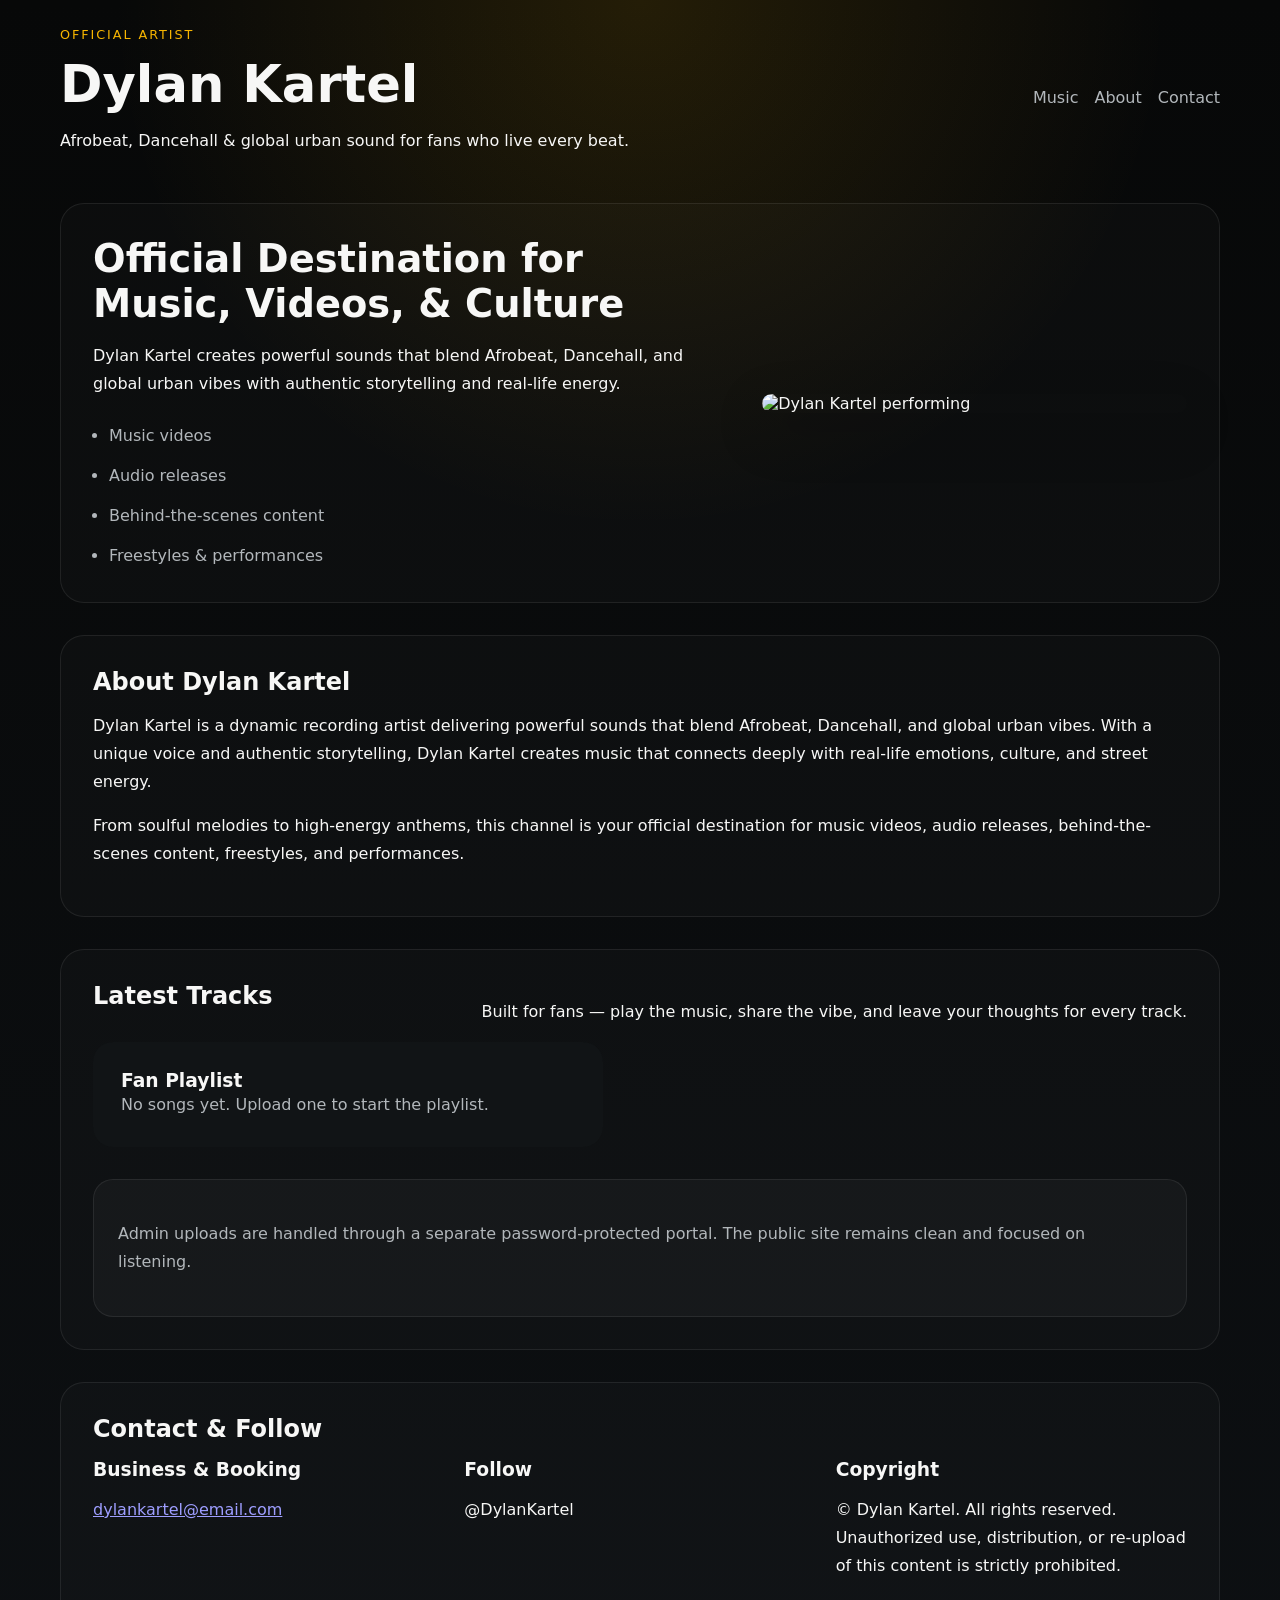
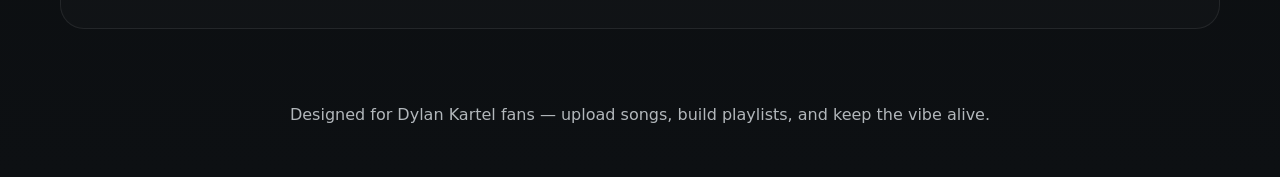
==== index.html @ 52f436bc "Add files via upload" ====
<!DOCTYPE html>
<html lang="en">
<head>
  <meta charset="UTF-8" />
  <meta name="viewport" content="width=device-width, initial-scale=1.0" />
  <title>Dylan Kartel | Official Music</title>
  <link rel="stylesheet" href="styles.css" />
</head>
<body>
  <header class="site-header">
    <div class="container header-inner">
      <div>
        <p class="eyebrow">Official Artist</p>
        <h1>Dylan Kartel</h1>
        <p class="tagline">Afrobeat, Dancehall & global urban sound for fans who live every beat.</p>
      </div>
      <nav>
        <a href="#music">Music</a>
        <a href="#about">About</a>
        <a href="#contact">Contact</a>
      </nav>
    </div>
  </header>

  <main class="container">
    <section id="hero" class="hero-card">
      <div class="hero-content">
        <h2>Official Destination for Music, Videos, & Culture</h2>
        <p>Dylan Kartel creates powerful sounds that blend Afrobeat, Dancehall, and global urban vibes with authentic storytelling and real-life energy.</p>
        <ul class="hero-list">
          <li>Music videos</li>
          <li>Audio releases</li>
          <li>Behind-the-scenes content</li>
          <li>Freestyles & performances</li>
        </ul>
      </div>
      <div class="hero-media">
        <img class="hero-image" src="https://images.unsplash.com/photo-1511671782779-c97d3d27a1d4?auto=format&fit=crop&w=900&q=80" alt="Dylan Kartel performing" />
      </div>
    </section>

    <section id="about" class="content-section">
      <h2>About Dylan Kartel</h2>
      <p>Dylan Kartel is a dynamic recording artist delivering powerful sounds that blend Afrobeat, Dancehall, and global urban vibes. With a unique voice and authentic storytelling, Dylan Kartel creates music that connects deeply with real-life emotions, culture, and street energy.</p>
      <p>From soulful melodies to high-energy anthems, this channel is your official destination for music videos, audio releases, behind-the-scenes content, freestyles, and performances.</p>
    </section>

    <section id="music" class="content-section music-section">
      <div class="section-header">
        <h2>Latest Tracks</h2>
        <p>Built for fans — play the music, share the vibe, and leave your thoughts for every track.</p>
      </div>

      <div class="music-panel">
        <div class="playlist-card">
          <h3>Fan Playlist</h3>
          <div id="playlist" class="playlist">
            <p class="empty-state">No songs yet. Check back soon for the latest releases.</p>
          </div>
        </div>
      </div>

      <div class="hint-card">
        <p>Admin uploads are handled through a separate password-protected portal. The public site remains clean and focused on listening.</p>
      </div>
    </section>


    <section id="contact" class="content-section contact-section">
      <h2>Contact & Follow</h2>
      <div class="contact-grid">
        <div>
          <h3>Business & Booking</h3>
          <p><a href="mailto:dylankartel@email.com">dylankartel@email.com</a></p>
        </div>
        <div>
          <h3>Follow</h3>
          <p>@DylanKartel</p>
        </div>
        <div>
          <h3>Copyright</h3>
          <p>© Dylan Kartel. All rights reserved. Unauthorized use, distribution, or re-upload of this content is strictly prohibited.</p>
        </div>
      </div>
    </section>
  </main>

  <footer class="site-footer">
    <p>Designed for Dylan Kartel fans — upload songs, build playlists, and keep the vibe alive.</p>
  </footer>

  <script src="script.js"></script>
</body>
</html>
---- styles.css ----
:root {
  color-scheme: dark;
  --bg: #080909;
  --surface: #111416;
  --surface-strong: #1d2225;
  --text: #f7f7f6;
  --muted: #b2b7bb;
  --accent: #f7b500;
  --accent-soft: rgba(247, 181, 0, 0.15);
  --border: rgba(255, 255, 255, 0.08);
}

* {
  box-sizing: border-box;
}

body {
  margin: 0;
  font-family: Inter, system-ui, -apple-system, BlinkMacSystemFont, 'Segoe UI', sans-serif;
  background: radial-gradient(circle at top, rgba(247, 181, 0, 0.12), transparent 28%),
    linear-gradient(180deg, #070808 0%, #0d1013 100%);
  color: var(--text);
  min-height: 100vh;
  animation: fadeIn 0.9s ease both;
}

img {
  max-width: 100%;
}

.container {
  width: min(1160px, calc(100% - 2rem));
  margin: 0 auto;
}

.site-header {
  padding: 1.5rem 0 2rem;
}

.header-inner {
  display: flex;
  align-items: center;
  justify-content: space-between;
  gap: 1.5rem;
}

.eyebrow {
  margin: 0 0 0.75rem;
  color: var(--accent);
  letter-spacing: 0.15em;
  text-transform: uppercase;
  font-size: 0.8rem;
}

h1,
h2,
h3 {
  margin: 0;
  font-weight: 700;
}

h1 {
  font-size: clamp(2.4rem, 4vw, 4.2rem);
  line-height: 1.02;
}

.tagline,
p,
li,
code {
  line-height: 1.75;
}

nav {
  display: flex;
  flex-wrap: wrap;
  gap: 1rem;
}

nav a {
  color: var(--muted);
  text-decoration: none;
  transition: color 0.2s ease;
}

nav a:hover {
  color: var(--text);
}

.hero-card,
.content-section,
.music-panel {
  margin-bottom: 2rem;
}

.hero-card {
  padding: 2rem;
  background: rgba(255, 255, 255, 0.02);
  border: 1px solid var(--border);
  border-radius: 24px;
  display: grid;
  grid-template-columns: 1.5fr 1fr;
  gap: 2rem;
  animation: popIn 0.9s ease both;
}

.hero-content h2 {
  font-size: clamp(2rem, 3vw, 2.8rem);
  margin-bottom: 1rem;
}

.hero-list {
  display: grid;
  gap: 0.75rem;
  padding-left: 1rem;
  margin: 1.5rem 0 0;
}

.hero-list li {
  list-style: disc;
  color: var(--muted);
}

.hero-media {
  display: flex;
  align-items: center;
  justify-content: center;
}

.hero-image {
  width: 100%;
  border-radius: 24px;
  max-height: 420px;
  object-fit: cover;
  box-shadow: 0 18px 50px rgba(0, 0, 0, 0.25);
}

.content-section {
  background: rgba(255, 255, 255, 0.02);
  border: 1px solid var(--border);
  border-radius: 24px;
  padding: 2rem;
  animation: popIn 0.9s ease both;
}

.content-section h2 {
  margin-bottom: 1rem;
}

.music-section .section-header {
  display: flex;
  flex-wrap: wrap;
  justify-content: space-between;
  gap: 1rem;
}

.music-panel {
  display: grid;
  grid-template-columns: 1fr 1.1fr;
  gap: 1.5rem;
}

.upload-card,
.playlist-card {
  border-radius: 20px;
  padding: 1.75rem;
  background: var(--surface);
  animation: popIn 0.9s ease both;
}

.upload-card h3,
.playlist-card h3 {
  margin-top: 0;
}

.upload-card form {
  display: grid;
  gap: 1rem;
}

.upload-card label {
  display: grid;
  gap: 0.5rem;
  font-size: 0.95rem;
  color: var(--muted);
}

.upload-card input[type="text"],
.upload-card input[type="file"] {
  width: 100%;
  padding: 0.9rem 1rem;
  border-radius: 14px;
  border: 1px solid rgba(255,255,255,0.08);
  background: #0f1316;
  color: var(--text);
}

.upload-card button,
.admin-form button,
.comment-form button,
.admin-status button {
  width: fit-content;
  padding: 0.95rem 1.4rem;
  border: none;
  border-radius: 999px;
  background: var(--accent);
  color: #111;
  font-weight: 700;
  cursor: pointer;
  transition: transform 0.2s ease;
}

.upload-card button:hover,
.admin-form button:hover,
.comment-form button:hover,
.admin-status button:hover {
  transform: translateY(-1px);
}

.hint {
  margin: 0;
  color: var(--muted);
  font-size: 0.92rem;
}

.hint-card {
  margin-top: 1.25rem;
  padding: 1.5rem;
  border-radius: 20px;
  background: rgba(255,255,255,0.03);
  border: 1px solid rgba(255,255,255,0.08);
  color: var(--muted);
  animation: popIn 0.9s ease both;
}

.playlist {
  display: grid;
  gap: 1rem;
}

.track-card {
  display: grid;
  grid-template-columns: 148px 1fr;
  gap: 1rem;
  padding: 1.25rem;
  border-radius: 24px;
  background: rgba(255,255,255,0.04);
  border: 1px solid rgba(255,255,255,0.08);
  align-items: start;
  transition: transform 0.25s ease, box-shadow 0.25s ease;
  animation: popIn 0.9s ease both;
}

.track-card:hover {
  transform: translateY(-4px);
  box-shadow: 0 28px 70px rgba(0, 0, 0, 0.18);
}

.track-art {
  width: 100%;
  min-height: 148px;
  overflow: hidden;
  border-radius: 20px;
}

.track-art img {
  width: 100%;
  height: 100%;
  object-fit: cover;
}

.track-details {
  display: grid;
  gap: 1rem;
}

.track-card audio {
  width: 100%;
}

.track-title {
  display: flex;
  justify-content: space-between;
  gap: 1rem;
  align-items: baseline;
}

.track-title strong {
  font-size: 1.05rem;
}

.track-meta {
  color: var(--muted);
  font-size: 0.95rem;
}

.empty-state {
  margin: 0;
  color: var(--muted);
}

.code-section pre {
  background: var(--surface);
  border: 1px solid rgba(255,255,255,0.08);
  border-radius: 16px;
  padding: 1rem;
  overflow-x: auto;
}

.code-section code {
  color: var(--text);
}

.admin-form,
.admin-status {
  display: grid;
  gap: 1rem;
}

.admin-status {
  padding: 1rem 0;
}

.comment-list {
  display: grid;
  gap: 0.85rem;
  margin: 1rem 0;
}

.comment-item {
  padding: 0.9rem 1rem;
  border-radius: 16px;
  background: rgba(255,255,255,0.03);
  border: 1px solid rgba(255,255,255,0.06);
}

.comment-text-content {
  margin: 0 0 0.5rem;
}

.comment-meta {
  margin: 0;
  color: var(--muted);
  font-size: 0.9rem;
}

.comments-header {
  display: flex;
  justify-content: space-between;
  align-items: center;
  gap: 1rem;
}

.comment-form {
  display: grid;
  gap: 0.85rem;
}

.comment-row {
  display: grid;
  gap: 0.75rem;
}

.comment-name,
.comment-text {
  width: 100%;
  border-radius: 14px;
  border: 1px solid rgba(255,255,255,0.08);
  background: #0f1316;
  color: var(--text);
  padding: 0.95rem 1rem;
}

.comment-text {
  min-height: 90px;
  resize: vertical;
}

.hidden {
  display: none !important;
}

.contact-grid {
  display: grid;
  gap: 1.25rem;
  grid-template-columns: repeat(auto-fit, minmax(200px, 1fr));
}

.contact-grid h3 {
  margin-bottom: 0.5rem;
}

.site-footer {
  text-align: center;
  padding: 1.5rem 0 2rem;
  color: var(--muted);
}

@keyframes fadeIn {
  from {
    opacity: 0;
    transform: translateY(10px);
  }
  to {
    opacity: 1;
    transform: translateY(0);
  }
}

@keyframes popIn {
  from {
    opacity: 0;
    transform: translateY(18px) scale(0.98);
  }
  to {
    opacity: 1;
    transform: translateY(0) scale(1);
  }
}

@media (max-width: 860px) {
  .hero-card,
  .music-panel {
    grid-template-columns: 1fr;
  }

  .header-inner {
    flex-direction: column;
    align-items: flex-start;
  }
}

@media (max-width: 640px) {
  .hero-card,
  .content-section,
  .upload-card,
  .playlist-card {
    padding: 1.25rem;
  }

  .site-header {
    padding-top: 1rem;
  }
}
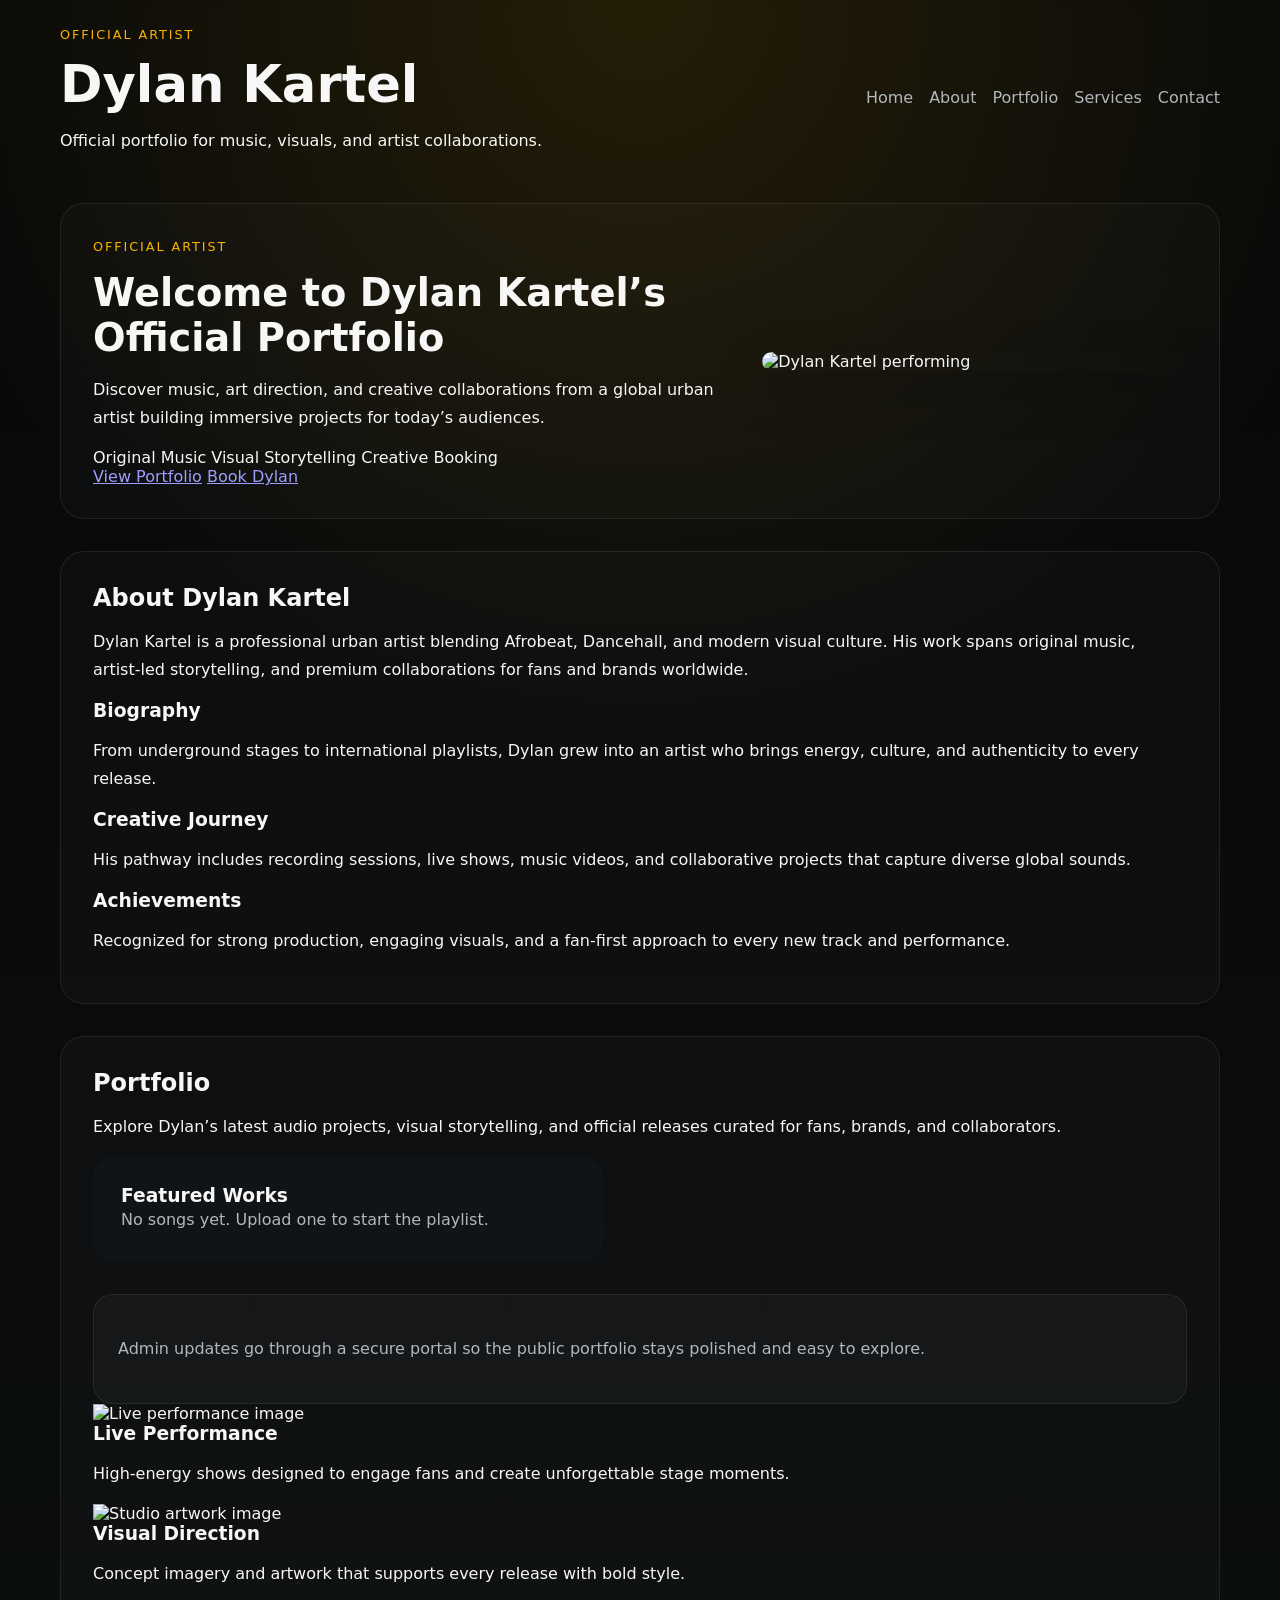
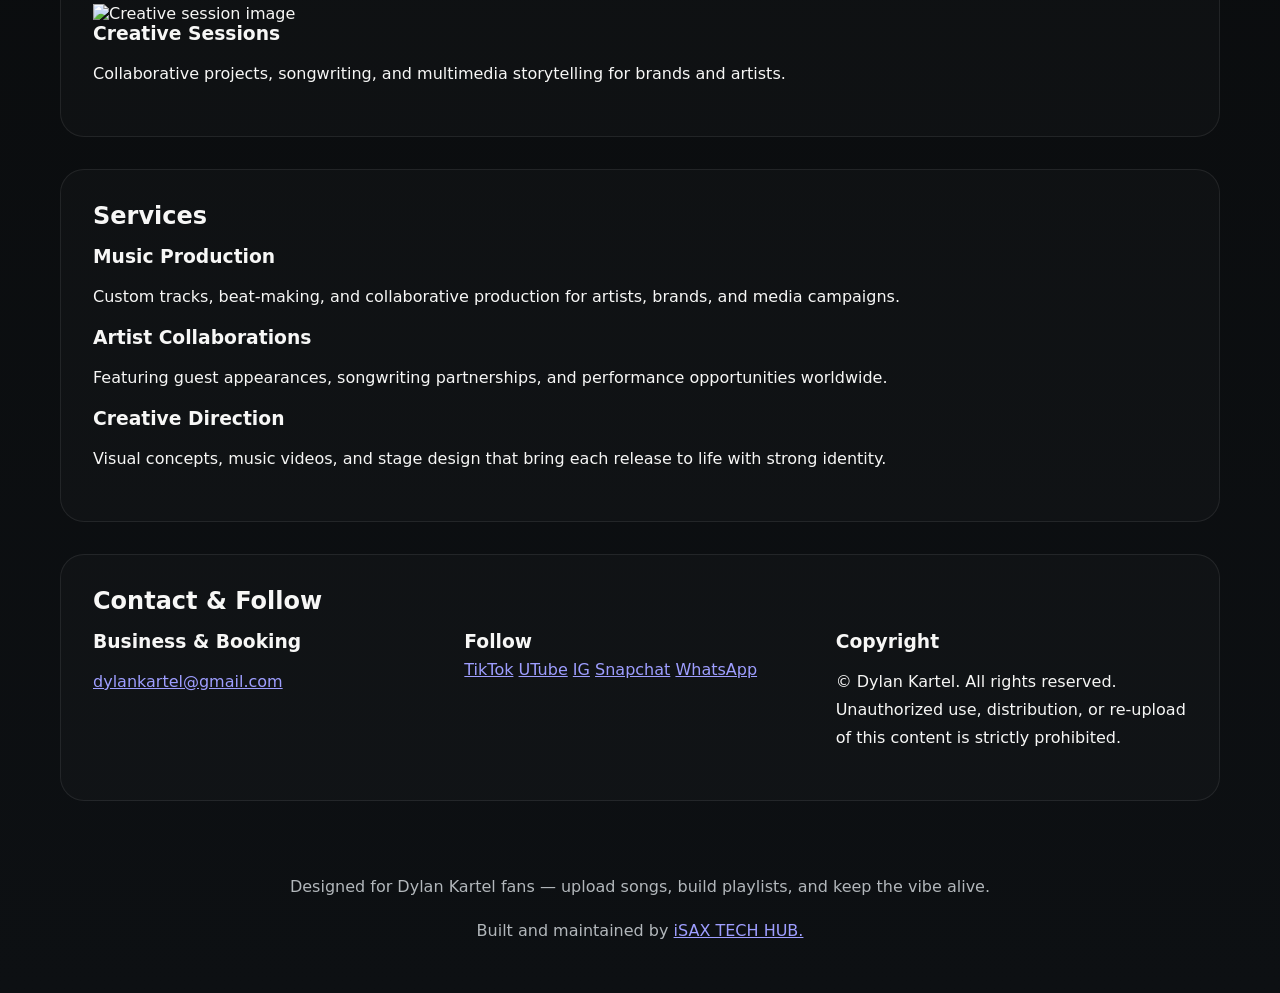
==== commit f7ecf6c2: "Revise index.html for artist portfolio update" ====
--- a/index.html
+++ b/index.html
@@ -3,20 +3,22 @@
 <head>
   <meta charset="UTF-8" />
   <meta name="viewport" content="width=device-width, initial-scale=1.0" />
-  <title>Dylan Kartel | Official Music</title>
+  <title>Dylan Kartel | Artist Portfolio</title>
   <link rel="stylesheet" href="styles.css" />
 </head>
-<body>
+<body data-page="public">
   <header class="site-header">
     <div class="container header-inner">
       <div>
         <p class="eyebrow">Official Artist</p>
         <h1>Dylan Kartel</h1>
-        <p class="tagline">Afrobeat, Dancehall & global urban sound for fans who live every beat.</p>
+        <p class="tagline">Official portfolio for music, visuals, and artist collaborations.</p>
       </div>
       <nav>
-        <a href="#music">Music</a>
+        <a href="#hero">Home</a>
         <a href="#about">About</a>
+        <a href="#portfolio">Portfolio</a>
+        <a href="#services">Services</a>
         <a href="#contact">Contact</a>
       </nav>
     </div>
@@ -25,57 +27,125 @@
   <main class="container">
     <section id="hero" class="hero-card">
       <div class="hero-content">
-        <h2>Official Destination for Music, Videos, & Culture</h2>
-        <p>Dylan Kartel creates powerful sounds that blend Afrobeat, Dancehall, and global urban vibes with authentic storytelling and real-life energy.</p>
-        <ul class="hero-list">
-          <li>Music videos</li>
-          <li>Audio releases</li>
-          <li>Behind-the-scenes content</li>
-          <li>Freestyles & performances</li>
-        </ul>
+        <p class="eyebrow">Official Artist</p>
+        <h2>Welcome to Dylan Kartel’s Official Portfolio</h2>
+        <p>Discover music, art direction, and creative collaborations from a global urban artist building immersive projects for today’s audiences.</p>
+        <div class="hero-badges">
+          <span class="badge-pill">Original Music</span>
+          <span class="badge-pill">Visual Storytelling</span>
+          <span class="badge-pill">Creative Booking</span>
+        </div>
+        <div class="hero-actions">
+          <a class="button primary" href="#portfolio">View Portfolio</a>
+          <a class="button secondary" href="#contact">Book Dylan</a>
+        </div>
       </div>
       <div class="hero-media">
-        <img class="hero-image" src="https://images.unsplash.com/photo-1511671782779-c97d3d27a1d4?auto=format&fit=crop&w=900&q=80" alt="Dylan Kartel performing" />
+        <img class="hero-image" src="assets/AAA_5593.jpg.jpeg" alt="Dylan Kartel performing" />
       </div>
     </section>
 
     <section id="about" class="content-section">
-      <h2>About Dylan Kartel</h2>
-      <p>Dylan Kartel is a dynamic recording artist delivering powerful sounds that blend Afrobeat, Dancehall, and global urban vibes. With a unique voice and authentic storytelling, Dylan Kartel creates music that connects deeply with real-life emotions, culture, and street energy.</p>
-      <p>From soulful melodies to high-energy anthems, this channel is your official destination for music videos, audio releases, behind-the-scenes content, freestyles, and performances.</p>
+      <div class="section-header">
+        <div>
+          <h2>About Dylan Kartel</h2>
+          <p>Dylan Kartel is a professional urban artist blending Afrobeat, Dancehall, and modern visual culture. His work spans original music, artist-led storytelling, and premium collaborations for fans and brands worldwide.</p>
+        </div>
+      </div>
+      <div class="feature-grid">
+        <div class="feature-card">
+          <h3>Biography</h3>
+          <p>From underground stages to international playlists, Dylan grew into an artist who brings energy, culture, and authenticity to every release.</p>
+        </div>
+        <div class="feature-card">
+          <h3>Creative Journey</h3>
+          <p>His pathway includes recording sessions, live shows, music videos, and collaborative projects that capture diverse global sounds.</p>
+        </div>
+        <div class="feature-card">
+          <h3>Achievements</h3>
+          <p>Recognized for strong production, engaging visuals, and a fan-first approach to every new track and performance.</p>
+        </div>
+      </div>
     </section>
 
-    <section id="music" class="content-section music-section">
+    <section id="portfolio" class="content-section music-section">
       <div class="section-header">
-        <h2>Latest Tracks</h2>
-        <p>Built for fans — play the music, share the vibe, and leave your thoughts for every track.</p>
+        <div>
+          <h2>Portfolio</h2>
+          <p>Explore Dylan’s latest audio projects, visual storytelling, and official releases curated for fans, brands, and collaborators.</p>
+        </div>
       </div>
-
       <div class="music-panel">
         <div class="playlist-card">
-          <h3>Fan Playlist</h3>
+          <h3>Featured Works</h3>
           <div id="playlist" class="playlist">
             <p class="empty-state">No songs yet. Check back soon for the latest releases.</p>
           </div>
         </div>
       </div>
+      <div class="hint-card">
+        <p>Admin updates go through a secure portal so the public portfolio stays polished and easy to explore.</p>
+      </div>
 
-      <div class="hint-card">
-        <p>Admin uploads are handled through a separate password-protected portal. The public site remains clean and focused on listening.</p>
+      <div class="portfolio-gallery">
+        <div class="gallery-card">
+          <img src="assets/AAA_5597.jpg.jpeg" alt="Live performance image" />
+          <div>
+            <h3>Live Performance</h3>
+            <p>High-energy shows designed to engage fans and create unforgettable stage moments.</p>
+          </div>
+        </div>
+        <div class="gallery-card">
+          <img src="assets/edited.jpg.jpeg" alt="Studio artwork image" />
+          <div>
+            <h3>Visual Direction</h3>
+            <p>Concept imagery and artwork that supports every release with bold style.</p>
+          </div>
+        </div>
+        <div class="gallery-card">
+          <img src="assets/fb785a7c-7310-4de1-8ca7-703c5df25448-1.jpg.jpeg" alt="Creative session image" />
+          <div>
+            <h3>Creative Sessions</h3>
+            <p>Collaborative projects, songwriting, and multimedia storytelling for brands and artists.</p>
+          </div>
+        </div>
       </div>
     </section>
 
+    <section id="services" class="content-section">
+      <h2>Services</h2>
+      <div class="feature-grid">
+        <div class="feature-card">
+          <h3>Music Production</h3>
+          <p>Custom tracks, beat-making, and collaborative production for artists, brands, and media campaigns.</p>
+        </div>
+        <div class="feature-card">
+          <h3>Artist Collaborations</h3>
+          <p>Featuring guest appearances, songwriting partnerships, and performance opportunities worldwide.</p>
+        </div>
+        <div class="feature-card">
+          <h3>Creative Direction</h3>
+          <p>Visual concepts, music videos, and stage design that bring each release to life with strong identity.</p>
+        </div>
+      </div>
+    </section>
 
     <section id="contact" class="content-section contact-section">
       <h2>Contact & Follow</h2>
       <div class="contact-grid">
         <div>
           <h3>Business & Booking</h3>
-          <p><a href="mailto:dylankartel@email.com">dylankartel@email.com</a></p>
+          <p><a href="mailto:dylankartel@gmail.com">dylankartel@gmail.com</a></p>
         </div>
         <div>
           <h3>Follow</h3>
-          <p>@DylanKartel</p>
+          <div class="social-links">
+            <a class="social-link tiktok" href="https://www.tiktok.com/?utm_source=chatgpt.com" target="_blank" rel="noreferrer">TikTok</a>
+            <a class="social-link utube" href="https://www.youtube.com/?utm_source=chatgpt.com" target="_blank" rel="noreferrer">UTube</a>
+            <a class="social-link ig" href="https://www.instagram.com/?utm_source=chatgpt.com" target="_blank" rel="noreferrer">IG</a>
+            <a class="social-link snapchat" href="https://www.snapchat.com/" target="_blank" rel="noreferrer">Snapchat</a>
+            <a class="social-link whatsapp" href="https://wa.me/" target="_blank" rel="noreferrer">WhatsApp</a>
+          </div>
         </div>
         <div>
           <h3>Copyright</h3>
@@ -87,6 +157,7 @@
 
   <footer class="site-footer">
     <p>Designed for Dylan Kartel fans — upload songs, build playlists, and keep the vibe alive.</p>
+    <p class="dev-note">Built and maintained by <a href="https://wa.me/256785874322?text=👋%20Hello%20iSAX%20Tech%20Hub!%0A%0A📝%20Name:%20________%0A💼%20Service:%20CV%20/%20Website%20/%20Design%20/%20IT%20Support%0A📋%20Details:%20________">iSAX TECH HUB.</p>
   </footer>
 
   <script src="script.js"></script>
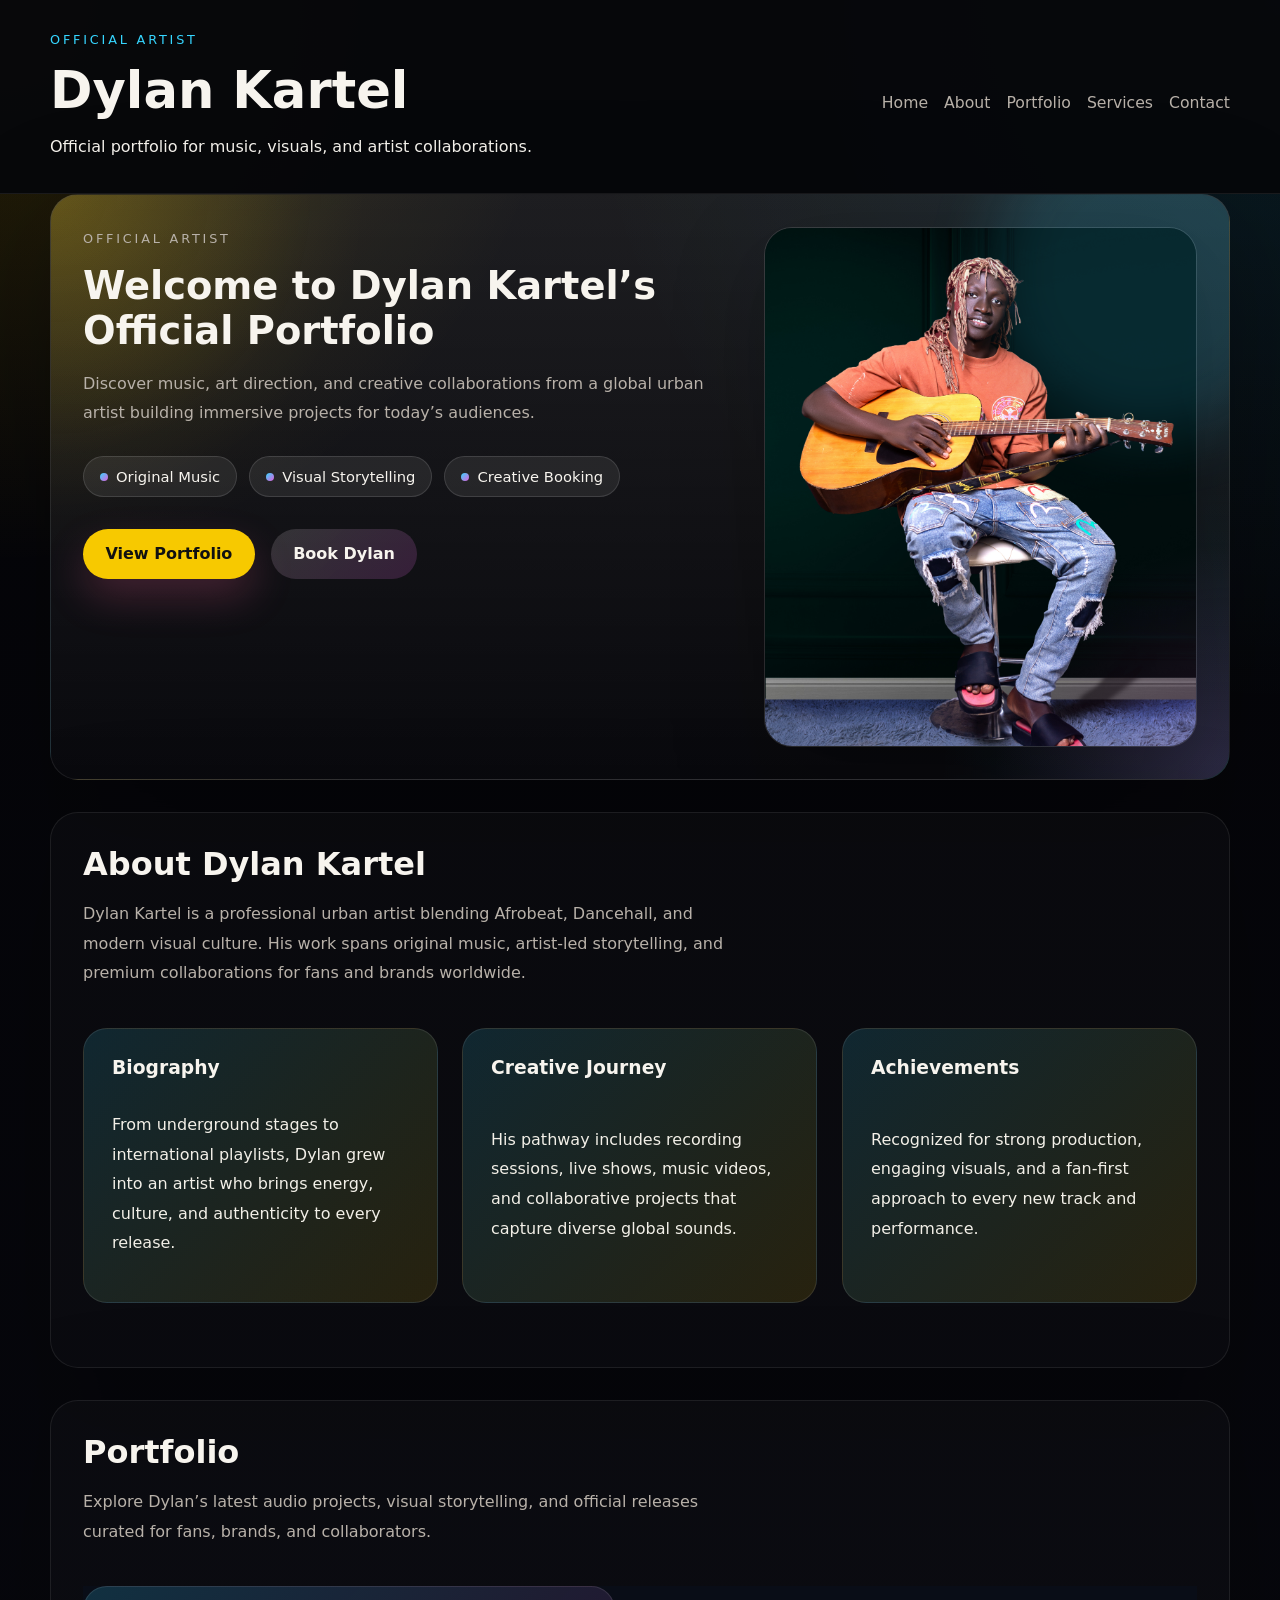
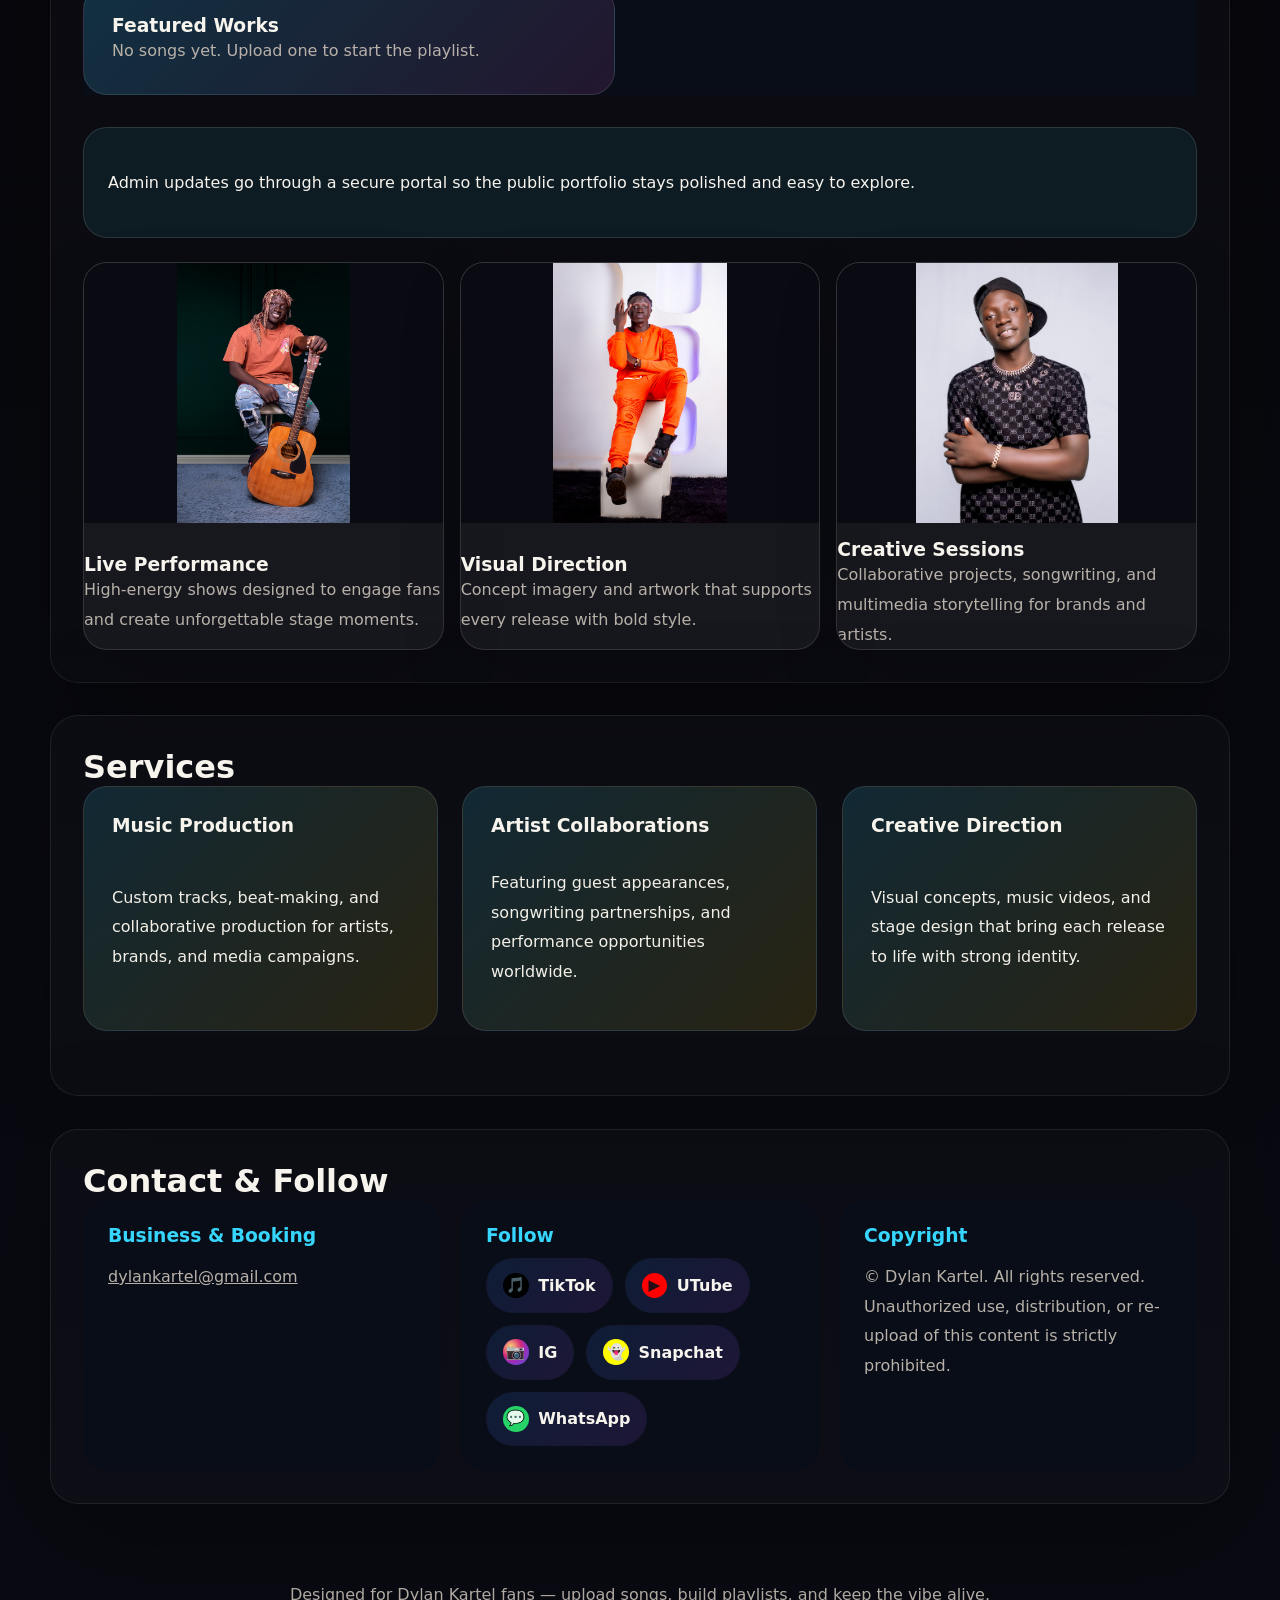
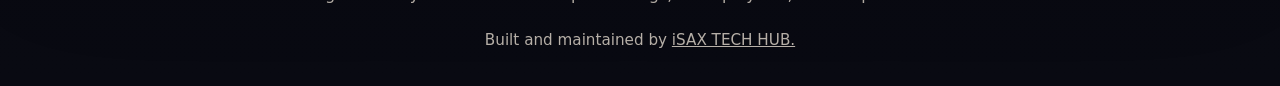
==== commit 649b5612: "index.html" ====
--- a/index.html
+++ b/index.html
@@ -140,11 +140,11 @@
         <div>
           <h3>Follow</h3>
           <div class="social-links">
-            <a class="social-link tiktok" href="https://www.tiktok.com/?utm_source=chatgpt.com" target="_blank" rel="noreferrer">TikTok</a>
-            <a class="social-link utube" href="https://www.youtube.com/?utm_source=chatgpt.com" target="_blank" rel="noreferrer">UTube</a>
-            <a class="social-link ig" href="https://www.instagram.com/?utm_source=chatgpt.com" target="_blank" rel="noreferrer">IG</a>
-            <a class="social-link snapchat" href="https://www.snapchat.com/" target="_blank" rel="noreferrer">Snapchat</a>
-            <a class="social-link whatsapp" href="https://wa.me/" target="_blank" rel="noreferrer">WhatsApp</a>
+            <a class="social-link tiktok" href="#" target="_blank" rel="noreferrer">TikTok</a>
+            <a class="social-link utube" href="#" target="_blank" rel="noreferrer">UTube</a>
+            <a class="social-link ig" href="#" target="_blank" rel="noreferrer">IG</a>
+            <a class="social-link snapchat" href="#" target="_blank" rel="noreferrer">Snapchat</a>
+            <a class="social-link whatsapp" href="#" target="_blank" rel="noreferrer">WhatsApp</a>
           </div>
         </div>
         <div>
@@ -157,7 +157,7 @@
 
   <footer class="site-footer">
     <p>Designed for Dylan Kartel fans — upload songs, build playlists, and keep the vibe alive.</p>
-    <p class="dev-note">Built and maintained by <a href="https://wa.me/256785874322?text=👋%20Hello%20iSAX%20Tech%20Hub!%0A%0A📝%20Name:%20________%0A💼%20Service:%20CV%20/%20Website%20/%20Design%20/%20IT%20Support%0A📋%20Details:%20________">iSAX TECH HUB.</p>
+    <p class="dev-note">Built and maintained by <a class="social-link whatsapp" target="_blank" rel="noreferrer" href="https://wa.me/256785874322?text=👋%20Hello%20iSAX%20Tech%20Hub!%0A%0A📝%20Name:%20________%0A💼%20Service:%20CV%20/%20Website%20/%20Design%20/%20IT%20Support%0A📋%20Details:%20________">iSAX TECH HUB.</p>
   </footer>
 
   <script src="script.js"></script>
--- a/styles.css
+++ b/styles.css
@@ -1,13 +1,17 @@
 :root {
   color-scheme: dark;
-  --bg: #080909;
-  --surface: #111416;
-  --surface-strong: #1d2225;
-  --text: #f7f7f6;
-  --muted: #b2b7bb;
-  --accent: #f7b500;
-  --accent-soft: rgba(247, 181, 0, 0.15);
+  --bg: #07060b;
+  --surface: rgba(10, 14, 24, 0.88);
+  --surface-strong: rgba(5, 7, 15, 0.98);
+  --text: #f7f4ee;
+  --muted: #b8b1a9;
+  --accent: #f7c900;
+  --accent2: #36d6ff;
+  --accent3: #e15fdc;
+  --accent-soft: rgba(247, 201, 9, 0.18);
   --border: rgba(255, 255, 255, 0.08);
+  --shadow: 0 32px 120px rgba(0, 0, 0, 0.28);
+  scroll-behavior: smooth;
 }
 
 * {
@@ -17,8 +21,9 @@
 body {
   margin: 0;
   font-family: Inter, system-ui, -apple-system, BlinkMacSystemFont, 'Segoe UI', sans-serif;
-  background: radial-gradient(circle at top, rgba(247, 181, 0, 0.12), transparent 28%),
-    linear-gradient(180deg, #070808 0%, #0d1013 100%);
+  background: radial-gradient(circle at top left, rgba(247, 201, 9, 0.16), transparent 16%),
+    radial-gradient(circle at top right, rgba(54, 214, 255, 0.12), transparent 20%),
+    linear-gradient(180deg, #040407 0%, #090a12 100%);
   color: var(--text);
   min-height: 100vh;
   animation: fadeIn 0.9s ease both;
@@ -26,15 +31,36 @@
 
 img {
   max-width: 100%;
+  display: block;
+}
+
+a {
+  color: inherit;
 }
 
 .container {
-  width: min(1160px, calc(100% - 2rem));
+  width: min(1180px, calc(100% - 2rem));
   margin: 0 auto;
 }
 
 .site-header {
-  padding: 1.5rem 0 2rem;
+  padding: 1.75rem 0 1rem;
+  background: rgba(7, 8, 11, 0.82);
+  backdrop-filter: blur(16px);
+  border-bottom: 1px solid rgba(255, 255, 255, 0.08);
+}
+
+.site-header,
+.content-section,
+.hero-card,
+.music-panel,
+.feature-card,
+.status-card,
+.playlist-card,
+.upload-card,
+.gallery-card,
+.contact-grid > div {
+  background: var(--surface);
 }
 
 .header-inner {
@@ -46,8 +72,8 @@
 
 .eyebrow {
   margin: 0 0 0.75rem;
-  color: var(--accent);
-  letter-spacing: 0.15em;
+  color: var(--accent2);
+  letter-spacing: 0.22em;
   text-transform: uppercase;
   font-size: 0.8rem;
 }
@@ -60,15 +86,19 @@
 }
 
 h1 {
-  font-size: clamp(2.4rem, 4vw, 4.2rem);
+  font-size: clamp(2.8rem, 4vw, 4.6rem);
   line-height: 1.02;
+}
+
+h2 {
+  font-size: clamp(1.9rem, 2.5vw, 3rem);
 }
 
 .tagline,
 p,
 li,
 code {
-  line-height: 1.75;
+  line-height: 1.85;
 }
 
 nav {
@@ -81,44 +111,144 @@
   color: var(--muted);
   text-decoration: none;
   transition: color 0.2s ease;
+  font-size: 0.98rem;
 }
 
 nav a:hover {
-  color: var(--text);
+  color: var(--accent2);
+}
+
+.site-header {
+  background: rgba(7, 8, 11, 0.95);
+  backdrop-filter: blur(16px);
+  border-bottom: 1px solid rgba(255, 255, 255, 0.08);
 }
 
 .hero-card,
 .content-section,
-.music-panel {
+.music-panel,
+.admin-overview,
+.feature-card,
+.status-card {
   margin-bottom: 2rem;
 }
 
 .hero-card {
   padding: 2rem;
-  background: rgba(255, 255, 255, 0.02);
-  border: 1px solid var(--border);
-  border-radius: 24px;
+  background: radial-gradient(circle at top left, rgba(247, 201, 9, 0.12), transparent 24%),
+    radial-gradient(circle at bottom right, rgba(54, 214, 255, 0.12), transparent 22%),
+    linear-gradient(180deg, rgba(255,255,255,0.1), rgba(255,255,255,0.02));
+  border: 1px solid rgba(255,255,255,0.08);
+  border-radius: 28px;
   display: grid;
   grid-template-columns: 1.5fr 1fr;
   gap: 2rem;
+  box-shadow: var(--shadow);
+  backdrop-filter: blur(18px);
+  position: relative;
+  overflow: hidden;
   animation: popIn 0.9s ease both;
 }
 
+.hero-card::before {
+  content: '';
+  position: absolute;
+  inset: 0;
+  background: radial-gradient(circle at top left, rgba(247, 201, 9, 0.14), transparent 20%),
+    radial-gradient(circle at bottom right, rgba(225, 95, 220, 0.14), transparent 18%);
+  pointer-events: none;
+}
+
+.hero-card::after {
+  content: '';
+  position: absolute;
+  width: 320px;
+  height: 320px;
+  border-radius: 50%;
+  background: rgba(54, 214, 255, 0.14);
+  filter: blur(32px);
+  top: -80px;
+  right: -80px;
+  z-index: 0;
+  animation: float 12s ease-in-out infinite;
+}
+
+.hero-content {
+  position: relative;
+  z-index: 1;
+}
+
 .hero-content h2 {
-  font-size: clamp(2rem, 3vw, 2.8rem);
+  font-size: clamp(2.2rem, 3vw, 3.4rem);
   margin-bottom: 1rem;
 }
 
-.hero-list {
-  display: grid;
+.hero-content p {
+  max-width: 42rem;
+  color: var(--muted);
+}
+
+.hero-badges {
+  display: flex;
+  flex-wrap: wrap;
   gap: 0.75rem;
-  padding-left: 1rem;
-  margin: 1.5rem 0 0;
-}
-
-.hero-list li {
-  list-style: disc;
-  color: var(--muted);
+  margin: 1.75rem 0 0;
+}
+
+.badge-pill {
+  display: inline-flex;
+  align-items: center;
+  gap: 0.5rem;
+  padding: 0.7rem 1rem;
+  border-radius: 999px;
+  background: rgba(255,255,255,0.08);
+  border: 1px solid rgba(255,255,255,0.12);
+  color: var(--text);
+  font-size: 0.92rem;
+}
+
+.badge-pill::before {
+  content: '';
+  width: 8px;
+  height: 8px;
+  border-radius: 50%;
+  background: linear-gradient(135deg, var(--accent2), var(--accent3));
+}
+
+.hero-actions {
+  display: flex;
+  flex-wrap: wrap;
+  gap: 1rem;
+  margin-top: 2rem;
+}
+
+.button {
+  display: inline-flex;
+  align-items: center;
+  justify-content: center;
+  gap: 0.5rem;
+  padding: 0.95rem 1.6rem;
+  border-radius: 999px;
+  border: 1px solid transparent;
+  cursor: pointer;
+  text-decoration: none;
+  transition: transform 0.2s ease, background 0.2s ease, border-color 0.2s ease;
+}
+
+.button.primary {
+  background: linear-gradient(135deg, #ffbd3d 0%, #f05a94 100%);
+  color: #111;
+  box-shadow: 0 18px 40px rgba(240, 90, 148, 0.22);
+}
+
+.button.secondary {
+  background: linear-gradient(135deg, rgba(255,255,255,0.14), rgba(225,95,220,0.18));
+  color: var(--text);
+  border-color: rgba(255,255,255,0.18);
+}
+
+.button:hover {
+  transform: translateY(-1px);
 }
 
 .hero-media {
@@ -129,56 +259,85 @@
 
 .hero-image {
   width: 100%;
-  border-radius: 24px;
-  max-height: 420px;
+  border-radius: 28px;
+  max-height: 520px;
   object-fit: cover;
-  box-shadow: 0 18px 50px rgba(0, 0, 0, 0.25);
+  box-shadow: 0 30px 90px rgba(0, 0, 0, 0.28);
+  border: 1px solid rgba(255,255,255,0.12);
+  animation: float 18s ease-in-out infinite;
 }
 
 .content-section {
   background: rgba(255, 255, 255, 0.02);
   border: 1px solid var(--border);
+  border-radius: 28px;
+  padding: 2rem;
+  box-shadow: var(--shadow);
+  animation: popIn 0.9s ease both;
+}
+
+.section-header {
+  display: flex;
+  align-items: flex-start;
+  justify-content: space-between;
+  gap: 1rem;
+  margin-bottom: 1.5rem;
+}
+
+.section-header p {
+  max-width: 42rem;
+  color: var(--muted);
+}
+
+.music-panel {
+  display: grid;
+  grid-template-columns: 1fr 1.05fr;
+  gap: 1.5rem;
+}
+
+.upload-card,
+.status-card {
   border-radius: 24px;
-  padding: 2rem;
-  animation: popIn 0.9s ease both;
-}
-
-.content-section h2 {
-  margin-bottom: 1rem;
-}
-
-.music-section .section-header {
-  display: flex;
-  flex-wrap: wrap;
-  justify-content: space-between;
-  gap: 1rem;
-}
-
-.music-panel {
-  display: grid;
-  grid-template-columns: 1fr 1.1fr;
-  gap: 1.5rem;
-}
-
-.upload-card,
-.playlist-card {
-  border-radius: 20px;
   padding: 1.75rem;
   background: var(--surface);
+  border: 1px solid rgba(255,255,255,0.07);
   animation: popIn 0.9s ease both;
 }
 
+.playlist-card {
+  border-radius: 24px;
+  padding: 1.75rem;
+  background: linear-gradient(135deg, rgba(54,214,255,0.18), rgba(225,95,220,0.12));
+  border: 1px solid rgba(255,255,255,0.1);
+  animation: popIn 0.9s ease both;
+}
+
+.feature-card,
+.stat-card {
+  border-radius: 24px;
+  padding: 1.75rem;
+  background: linear-gradient(135deg, rgba(54,214,255,0.14), rgba(247,201,9,0.12));
+  border: 1px solid rgba(255,255,255,0.1);
+  animation: popIn 0.9s ease both;
+}
+
 .upload-card h3,
-.playlist-card h3 {
+.playlist-card h3,
+.feature-card h3,
+.stat-card h3 {
   margin-top: 0;
 }
 
-.upload-card form {
-  display: grid;
-  gap: 1rem;
-}
-
-.upload-card label {
+.upload-card form,
+.admin-form,
+.comment-form,
+.status-card {
+  display: grid;
+  gap: 1rem;
+}
+
+.upload-card label,
+.admin-form label {
   display: grid;
   gap: 0.5rem;
   font-size: 0.95rem;
@@ -186,19 +345,25 @@
 }
 
 .upload-card input[type="text"],
-.upload-card input[type="file"] {
+.upload-card input[type="url"],
+.upload-card input[type="file"],
+.comment-name,
+.comment-text,
+.admin-form input[type="password"] {
   width: 100%;
-  padding: 0.9rem 1rem;
-  border-radius: 14px;
+  padding: 0.95rem 1rem;
+  border-radius: 16px;
   border: 1px solid rgba(255,255,255,0.08);
-  background: #0f1316;
+  background: #101318;
   color: var(--text);
 }
 
 .upload-card button,
 .admin-form button,
 .comment-form button,
-.admin-status button {
+.admin-status button,
+.button.primary,
+.button.secondary {
   width: fit-content;
   padding: 0.95rem 1.4rem;
   border: none;
@@ -207,14 +372,32 @@
   color: #111;
   font-weight: 700;
   cursor: pointer;
-  transition: transform 0.2s ease;
+  transition: transform 0.2s ease, box-shadow 0.2s ease;
+}
+
+.button.secondary,
+.upload-card button.secondary,
+.comment-form button.secondary {
+  background: linear-gradient(135deg, rgba(255,255,255,0.14), rgba(225,95,220,0.18));
+  color: var(--text);
 }
 
 .upload-card button:hover,
 .admin-form button:hover,
 .comment-form button:hover,
-.admin-status button:hover {
+.admin-status button:hover,
+.button:hover {
   transform: translateY(-1px);
+}
+
+.status-pill {
+  display: inline-flex;
+  padding: 0.6rem 1rem;
+  border-radius: 999px;
+  background: rgba(243,180,2,0.14);
+  color: var(--accent);
+  font-size: 0.92rem;
+  font-weight: 700;
 }
 
 .hint {
@@ -226,11 +409,74 @@
 .hint-card {
   margin-top: 1.25rem;
   padding: 1.5rem;
-  border-radius: 20px;
-  background: rgba(255,255,255,0.03);
-  border: 1px solid rgba(255,255,255,0.08);
-  color: var(--muted);
-  animation: popIn 0.9s ease both;
+  border-radius: 24px;
+  background: rgba(54,214,255,0.08);
+  border: 1px solid rgba(255,255,255,0.12);
+  color: var(--text);
+}
+
+.portfolio-gallery {
+  display: grid;
+  grid-template-columns: repeat(auto-fit, minmax(220px, 1fr));
+  gap: 1rem;
+  margin-top: 1.5rem;
+}
+
+.gallery-card {
+  display: grid;
+  gap: 1rem;
+  background: rgba(255,255,255,0.05);
+  border: 1px solid rgba(255,255,255,0.12);
+  border-radius: 24px;
+  overflow: hidden;
+  box-shadow: 0 24px 60px rgba(0, 0, 0, 0.18);
+  transition: transform 0.25s ease, border-color 0.25s ease;
+}
+
+.gallery-card:hover {
+  transform: translateY(-6px);
+  border-color: rgba(247,201,9,0.28);
+}
+
+.gallery-card img {
+  width: 100%;
+  height: 260px;
+  object-fit: contain;
+  background: #090a12;
+  transition: transform 0.35s ease;
+  cursor: zoom-in;
+}
+
+.gallery-card img:hover {
+  transform: scale(1.08);
+}
+
+.gallery-card h3 {
+  margin: 0;
+}
+
+.gallery-card p {
+  margin: 0;
+  color: var(--muted);
+}
+
+.feature-grid,
+.overview-grid {
+  display: grid;
+  gap: 1.5rem;
+  grid-template-columns: repeat(auto-fit, minmax(220px, 1fr));
+}
+
+.feature-card,
+.stat-card {
+  display: grid;
+  gap: 1rem;
+  min-height: 180px;
+}
+
+.feature-card p,
+.stat-card p {
+  color: #f3f0e8;
 }
 
 .playlist {
@@ -240,27 +486,26 @@
 
 .track-card {
   display: grid;
-  grid-template-columns: 148px 1fr;
-  gap: 1rem;
-  padding: 1.25rem;
-  border-radius: 24px;
-  background: rgba(255,255,255,0.04);
+  grid-template-columns: 150px 1fr;
+  gap: 1.25rem;
+  padding: 1.35rem;
+  border-radius: 26px;
+  background: rgba(255,255,255,0.05);
   border: 1px solid rgba(255,255,255,0.08);
   align-items: start;
   transition: transform 0.25s ease, box-shadow 0.25s ease;
-  animation: popIn 0.9s ease both;
 }
 
 .track-card:hover {
   transform: translateY(-4px);
-  box-shadow: 0 28px 70px rgba(0, 0, 0, 0.18);
+  box-shadow: 0 28px 70px rgba(0, 0, 0, 0.2);
 }
 
 .track-art {
   width: 100%;
-  min-height: 148px;
+  min-height: 150px;
   overflow: hidden;
-  border-radius: 20px;
+  border-radius: 22px;
 }
 
 .track-art img {
@@ -289,20 +534,20 @@
   font-size: 1.05rem;
 }
 
-.track-meta {
-  color: var(--muted);
-  font-size: 0.95rem;
+.track-meta,
+.comment-meta,
+.empty-state {
+  color: var(--muted);
 }
 
 .empty-state {
   margin: 0;
-  color: var(--muted);
 }
 
 .code-section pre {
-  background: var(--surface);
+  background: rgba(255,255,255,0.04);
   border: 1px solid rgba(255,255,255,0.08);
-  border-radius: 16px;
+  border-radius: 18px;
   padding: 1rem;
   overflow-x: auto;
 }
@@ -312,7 +557,8 @@
 }
 
 .admin-form,
-.admin-status {
+.admin-status,
+.comment-form {
   display: grid;
   gap: 1rem;
 }
@@ -328,9 +574,9 @@
 }
 
 .comment-item {
-  padding: 0.9rem 1rem;
-  border-radius: 16px;
-  background: rgba(255,255,255,0.03);
+  padding: 1rem 1.1rem;
+  border-radius: 18px;
+  background: rgba(255,255,255,0.04);
   border: 1px solid rgba(255,255,255,0.06);
 }
 
@@ -340,7 +586,6 @@
 
 .comment-meta {
   margin: 0;
-  color: var(--muted);
   font-size: 0.9rem;
 }
 
@@ -351,11 +596,6 @@
   gap: 1rem;
 }
 
-.comment-form {
-  display: grid;
-  gap: 0.85rem;
-}
-
 .comment-row {
   display: grid;
   gap: 0.75rem;
@@ -364,15 +604,15 @@
 .comment-name,
 .comment-text {
   width: 100%;
-  border-radius: 14px;
+  border-radius: 16px;
   border: 1px solid rgba(255,255,255,0.08);
-  background: #0f1316;
+  background: #101318;
   color: var(--text);
   padding: 0.95rem 1rem;
 }
 
 .comment-text {
-  min-height: 90px;
+  min-height: 100px;
   resize: vertical;
 }
 
@@ -383,23 +623,107 @@
 .contact-grid {
   display: grid;
   gap: 1.25rem;
-  grid-template-columns: repeat(auto-fit, minmax(200px, 1fr));
+  grid-template-columns: repeat(auto-fit, minmax(230px, 1fr));
+}
+
+.contact-grid > div {
+  padding: 1.5rem;
+  border-radius: 24px;
+  background: var(--surface);
+  border: 1px solid rgba(15, 23, 42, 0.08);
 }
 
 .contact-grid h3 {
   margin-bottom: 0.5rem;
+  color: var(--accent2);
+}
+
+.contact-grid p,
+.contact-grid a {
+  color: var(--muted);
 }
 
 .site-footer {
   text-align: center;
-  padding: 1.5rem 0 2rem;
-  color: var(--muted);
+  padding: 1.75rem 0 2rem;
+  color: var(--muted);
+}
+
+.dev-note {
+  margin: 0.6rem 0 0;
+  color: var(--muted);
+  font-size: 0.95rem;
+}
+
+.social-links {
+  display: flex;
+  flex-wrap: wrap;
+  gap: 0.75rem;
+  margin-top: 0.75rem;
+}
+
+.social-links a {
+  display: inline-flex;
+  align-items: center;
+  justify-content: center;
+  gap: 0.6rem;
+  padding: 0.85rem 1rem;
+  border-radius: 999px;
+  background: linear-gradient(135deg, rgba(59, 130, 246, 0.14), rgba(168, 85, 247, 0.14));
+  color: var(--text);
+  text-decoration: none;
+  font-weight: 600;
+  border: 1px solid rgba(15, 23, 42, 0.08);
+  transition: transform 0.2s ease, background 0.2s ease, color 0.2s ease;
+}
+
+.social-links a::before {
+  display: inline-flex;
+  align-items: center;
+  justify-content: center;
+  width: 1.6rem;
+  height: 1.6rem;
+  border-radius: 50%;
+  color: var(--surface);
+  font-size: 0.95rem;
+  line-height: 1;
+}
+
+.social-links a.tiktok::before {
+  content: '🎵';
+  background: #010101;
+}
+
+.social-links a.utube::before {
+  content: '▶️';
+  background: #ff0000;
+}
+
+.social-links a.ig::before {
+  content: '📷';
+  background: radial-gradient(circle at 30% 30%, #feda75, #d62976 40%, #962fbf 60%, #4f5bd5 100%);
+}
+
+.social-links a.snapchat::before {
+  content: '👻';
+  background: #fffc00;
+  color: #111;
+}
+
+.social-links a.whatsapp::before {
+  content: '💬';
+  background: #25d366;
+}
+
+.social-links a:hover {
+  transform: translateY(-2px);
+  background: linear-gradient(135deg, rgba(59, 130, 246, 0.22), rgba(168, 85, 247, 0.22));
 }
 
 @keyframes fadeIn {
   from {
     opacity: 0;
-    transform: translateY(10px);
+    transform: translateY(12px);
   }
   to {
     opacity: 1;
@@ -410,7 +734,7 @@
 @keyframes popIn {
   from {
     opacity: 0;
-    transform: translateY(18px) scale(0.98);
+    transform: translateY(16px) scale(0.98);
   }
   to {
     opacity: 1;
@@ -418,15 +742,63 @@
   }
 }
 
+@keyframes float {
+  0%, 100% {
+    transform: translateY(0) translateX(0);
+  }
+  50% {
+    transform: translateY(-12px) translateX(8px);
+  }
+}
+
 @media (max-width: 860px) {
+  .container {
+    width: min(100%, calc(100% - 1.5rem));
+  }
+
   .hero-card,
-  .music-panel {
+  .music-panel,
+  .feature-grid,
+  .overview-grid,
+  .track-card,
+  .portfolio-gallery {
     grid-template-columns: 1fr;
+  }
+
+  .hero-card {
+    padding: 1.5rem;
+  }
+
+  .hero-image {
+    max-height: 420px;
+    border-radius: 24px;
+  }
+
+  .track-art {
+    min-height: 180px;
   }
 
   .header-inner {
     flex-direction: column;
     align-items: flex-start;
+  }
+
+  nav {
+    width: 100%;
+    justify-content: flex-start;
+    gap: 0.85rem;
+  }
+
+  nav a {
+    font-size: 0.95rem;
+  }
+
+  .portfolio-gallery {
+    gap: 0.9rem;
+  }
+
+  .gallery-card img {
+    height: auto;
   }
 }
 
@@ -434,11 +806,68 @@
   .hero-card,
   .content-section,
   .upload-card,
-  .playlist-card {
-    padding: 1.25rem;
+  .playlist-card,
+  .feature-card,
+  .status-card,
+  .contact-grid > div,
+  .gallery-card {
+    padding: 1rem;
   }
 
   .site-header {
-    padding-top: 1rem;
-  }
-}
+    padding: 1rem 0 0.75rem;
+  }
+
+  .header-inner {
+    gap: 1rem;
+  }
+
+  .hero-actions {
+    flex-direction: column;
+    align-items: stretch;
+  }
+
+  .hero-actions .button {
+    width: 100%;
+  }
+
+  .section-header,
+  .contact-grid,
+  .feature-grid,
+  .overview-grid,
+  .portfolio-gallery {
+    gap: 1rem;
+  }
+
+  .contact-grid {
+    grid-template-columns: 1fr;
+  }
+
+  .social-links {
+    justify-content: flex-start;
+    gap: 0.5rem;
+  }
+
+  .social-links a {
+    width: auto;
+    padding: 0.75rem 0.95rem;
+  }
+
+  .playlist-card,
+  .upload-card,
+  .feature-card,
+  .status-card,
+  .gallery-card {
+    border-radius: 22px;
+  }
+
+  .hero-content h2 {
+    font-size: 2rem;
+  }
+
+  .site-header,
+  .hero-card,
+  .content-section {
+    border-radius: 22px;
+  }
+}
